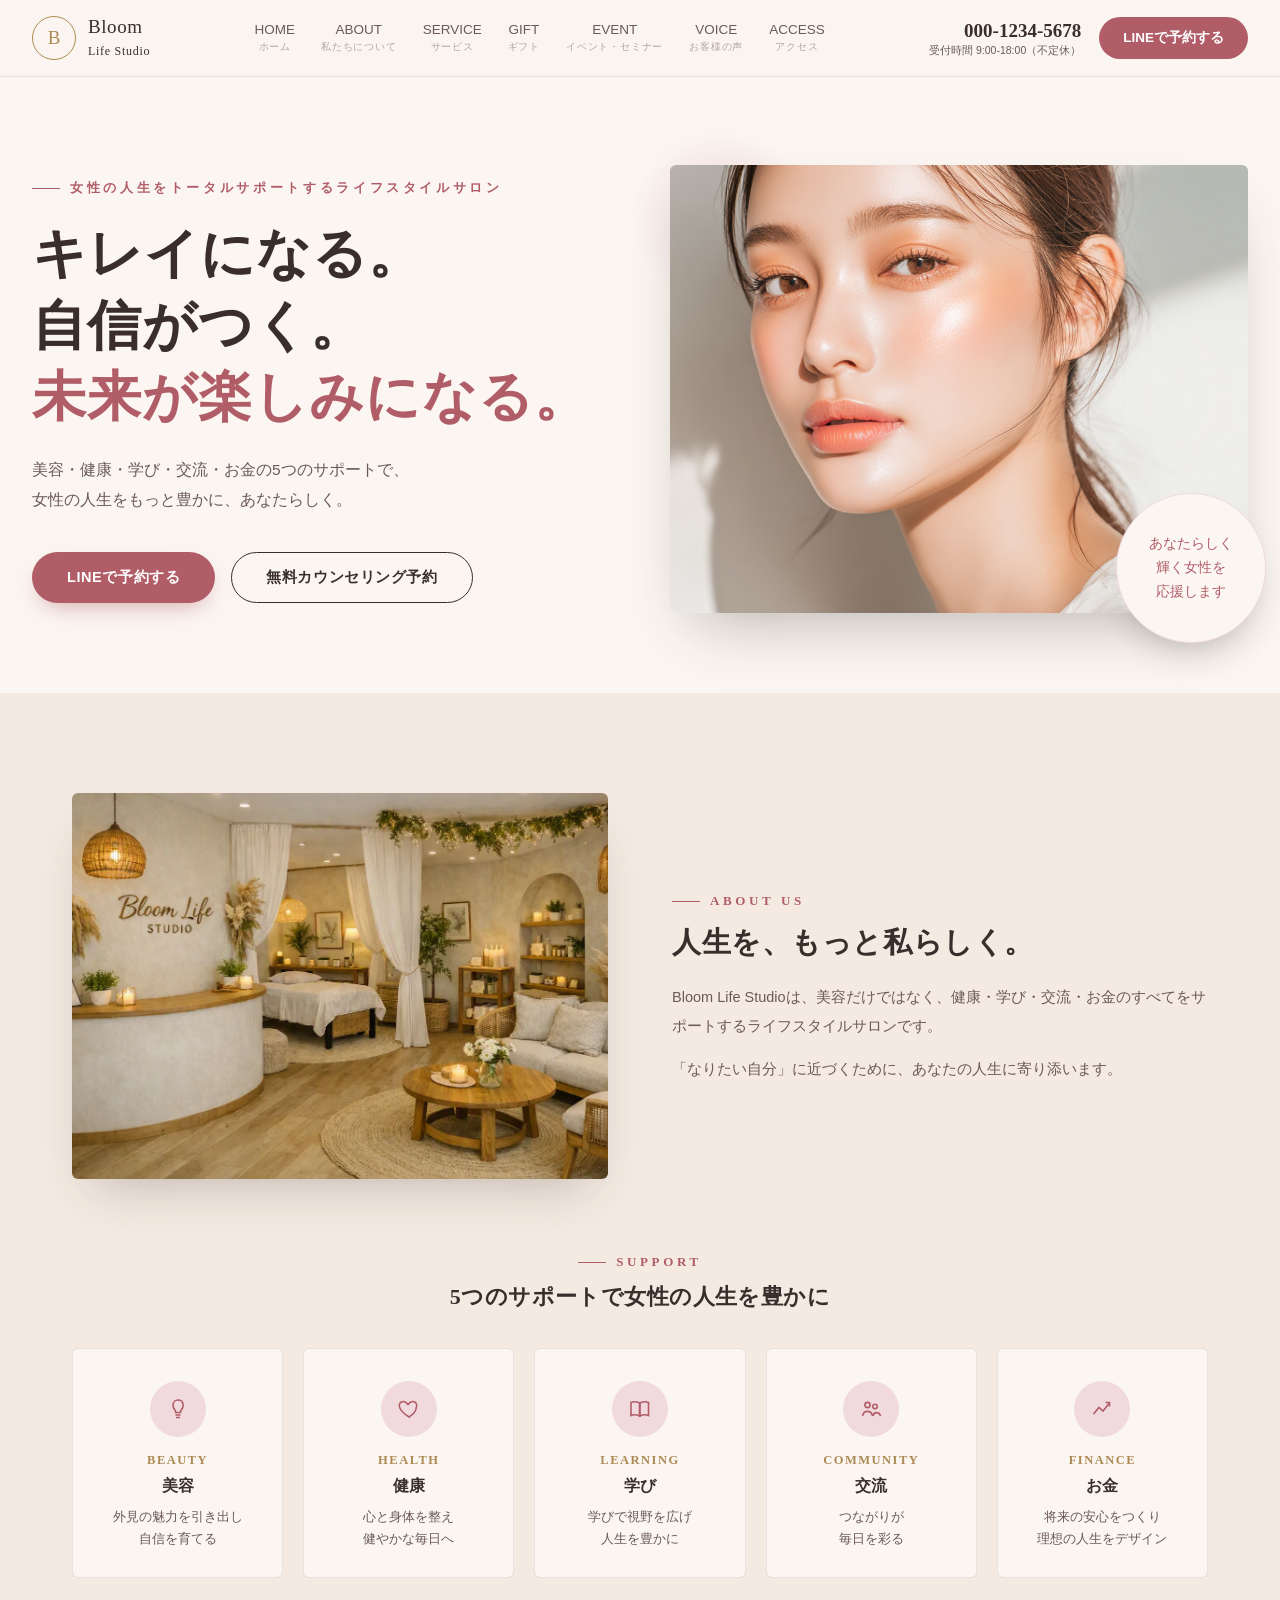
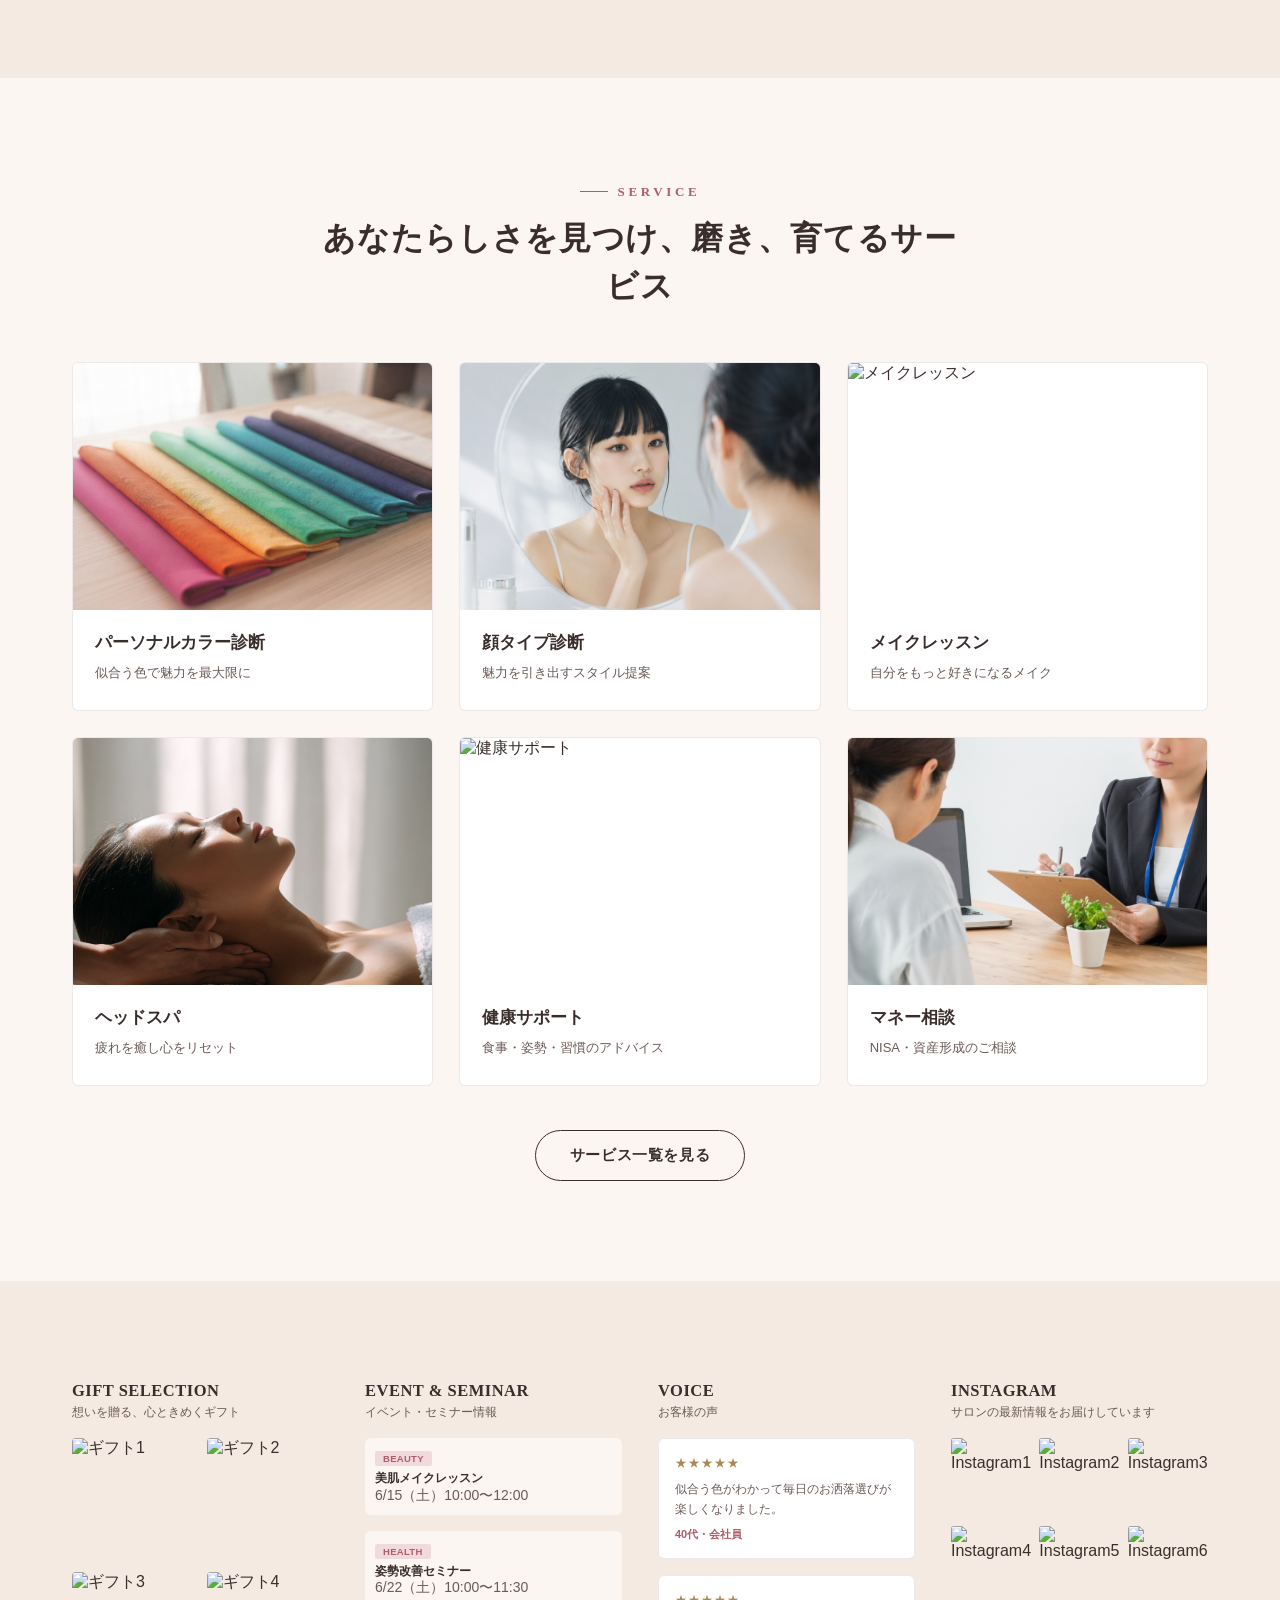
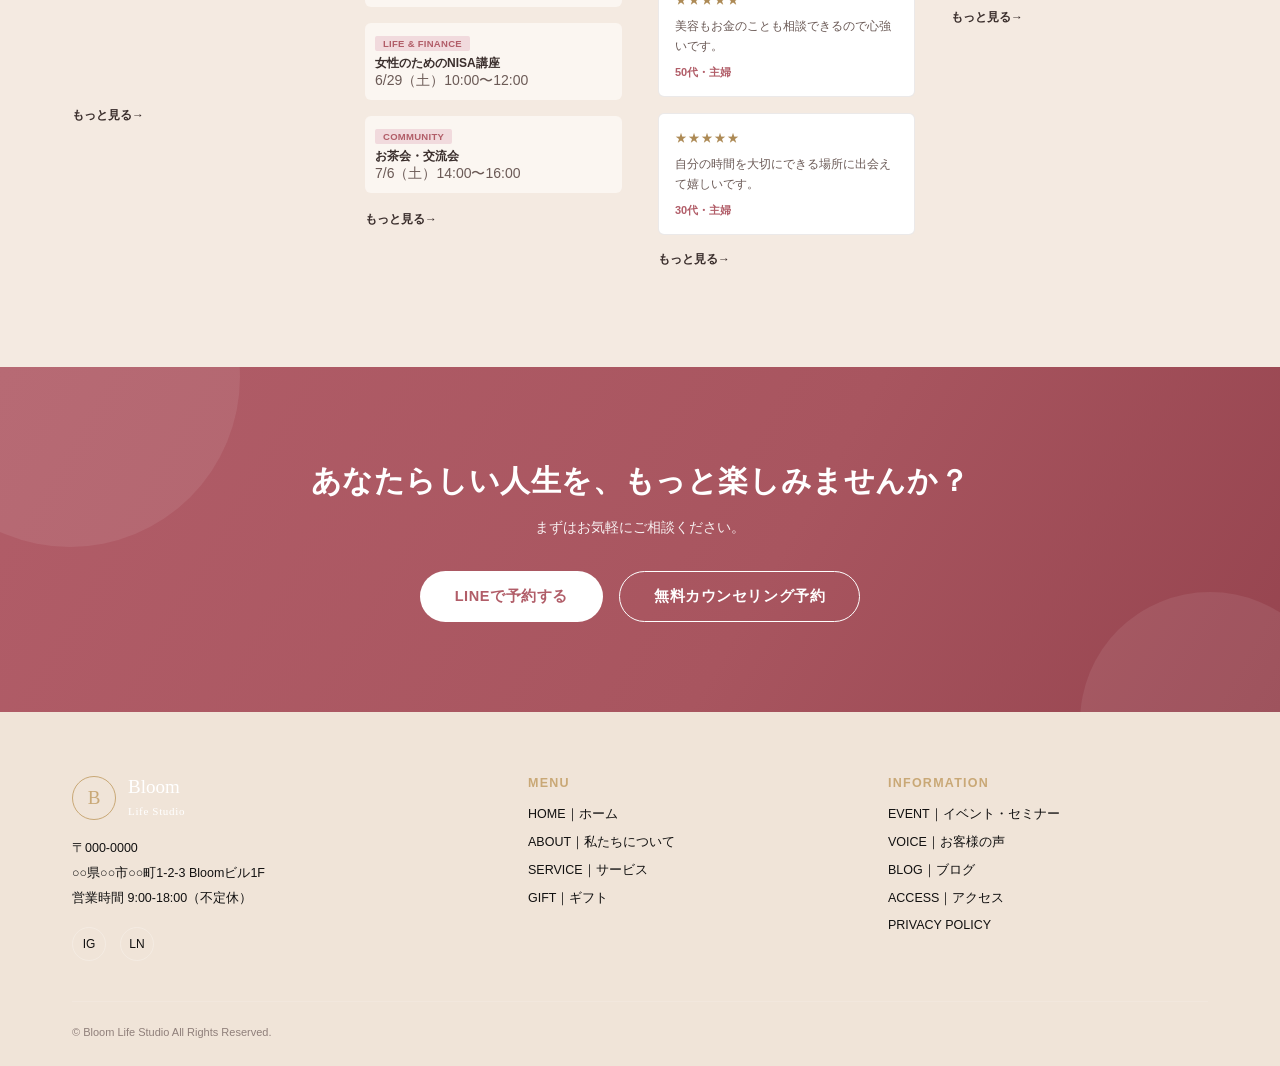
==== index.html @ e9b21d7d "Add files via upload" ====
<!DOCTYPE html>
<html lang="ja">

<head>
  <meta charset="UTF-8">
  <meta name="viewport" content="width=device-width, initial-scale=1.0">
  <title>Bloom Life Studio | 女性の人生をトータルサポートするライフスタイルサロン</title>
  <link rel="preconnect" href="https://fonts.googleapis.com">
  <link rel="stylesheet" href="style.css">
</head>

<body>

  <header>
    <div class="header-inner">
      <a href="#" class="logo">
        <div class="logo-mark">B</div>
        <div class="logo-text">
          <div class="en">Bloom<br><span style="font-size:12px;letter-spacing:.06em;">Life Studio</span></div>
        </div>
      </a>
      <nav class="main-nav">
        <a href="#hero">HOME<span class="sub">ホーム</span></a>
        <a href="#about">ABOUT<span class="sub">私たちについて</span></a>
        <a href="#service">SERVICE<span class="sub">サービス</span></a>
        <a href="#gift">GIFT<span class="sub">ギフト</span></a>
        <a href="#event">EVENT<span class="sub">イベント・セミナー</span></a>
        <a href="#voice">VOICE<span class="sub">お客様の声</span></a>
        <a href="#access">ACCESS<span class="sub">アクセス</span></a>
      </nav>
      <div class="header-cta">
        <div class="tel-block">
          <div class="num">000-1234-5678</div>
          <div class="hours">受付時間 9:00-18:00（不定休）</div>
        </div>
        <a href="#" class="line-btn"><span class="label">LINEで予約する</span></a>
      </div>
      <button class="burger" aria-label="メニュー"><span></span><span></span><span></span></button>
    </div>
  </header>

  <section class="hero" id="hero">
    <div class="hero-grid">
      <div class="hero-copy">
        <span class="eyebrow">女性の人生をトータルサポートするライフスタイルサロン</span>
        <h1>キレイになる。<br>自信がつく。<br><span class="accent">未来が楽しみになる。</span></h1>
        <p class="lead">美容・健康・学び・交流・お金の5つのサポートで、<br>女性の人生をもっと豊かに、あなたらしく。</p>
        <div class="hero-actions">
          <a href="#" class="btn btn-primary">LINEで予約する</a>
          <a href="#" class="btn btn-outline">無料カウンセリング予約</a>
        </div>
      </div>
      <div class="hero-visual">
        <div class="hero-deco"></div>
        <div class="hero-photo-frame">
          <img src="img/top.png" サロンでくつろぐ女性">
        </div>
        <div class="hero-badge">
          <span>あなたらしく<br>輝く女性を<br>応援します</span>
        </div>
      </div>
    </div>
  </section>

  <section class="about" id="about">
    <div class="wrap">
      <div class="about-top">
        <div class="about-photo">
          <img src="img/shop.png" alt="サロンの店内">
        </div>
        <div class="about-copy">
          <span class="eyebrow">ABOUT US</span>
          <h2>人生を、もっと私らしく。</h2>
          <p>Bloom Life Studioは、美容だけではなく、健康・学び・交流・お金のすべてをサポートするライフスタイルサロンです。</p>
          <p>「なりたい自分」に近づくために、あなたの人生に寄り添います。</p>
        </div>
      </div>

      <div class="supports-head">
        <span class="eyebrow" style="justify-content:center;">SUPPORT</span>
        <h3 style="margin-top:12px;">5つのサポートで女性の人生を豊かに</h3>
      </div>
      <div class="supports">
        <div class="support-card">
          <div class="support-icon">
            <svg width="24" height="24" viewBox="0 0 24 24" fill="none" stroke="currentColor" stroke-width="1.6">
              <path
                d="M12 3c-3 0-5 2.2-5 5.2 0 2 .9 3.3 1.6 4.3.6.8 1 1.4 1 2.3v.7h5v-.7c0-.9.4-1.5 1-2.3.7-1 1.6-2.3 1.6-4.3C17 5.2 15 3 12 3Z" />
              <path d="M9.5 18h5M10 20.5h4" />
            </svg>
          </div>
          <div class="tag">BEAUTY</div>
          <h4>美容</h4>
          <p>外見の魅力を引き出し<br>自信を育てる</p>
        </div>
        <div class="support-card">
          <div class="support-icon">
            <svg width="24" height="24" viewBox="0 0 24 24" fill="none" stroke="currentColor" stroke-width="1.6">
              <path
                d="M12 20s-7-4.4-9.2-9C1.4 7.6 3 4.5 6.2 4.5c1.9 0 3.3 1 4.8 3 1.5-2 2.9-3 4.8-3 3.2 0 4.8 3.1 3.4 6.5C19 15.6 12 20 12 20Z" />
            </svg>
          </div>
          <div class="tag">HEALTH</div>
          <h4>健康</h4>
          <p>心と身体を整え<br>健やかな毎日へ</p>
        </div>
        <div class="support-card">
          <div class="support-icon">
            <svg width="24" height="24" viewBox="0 0 24 24" fill="none" stroke="currentColor" stroke-width="1.6">
              <path d="M3 5.5c2.5-1 5.5-1 8.5.5v13c-3-1.5-6-1.5-8.5-.5v-13Z" />
              <path d="M20.5 5.5c-2.5-1-5.5-1-8.5.5v13c3-1.5 6-1.5 8.5-.5v-13Z" />
            </svg>
          </div>
          <div class="tag">LEARNING</div>
          <h4>学び</h4>
          <p>学びで視野を広げ<br>人生を豊かに</p>
        </div>
        <div class="support-card">
          <div class="support-icon">
            <svg width="24" height="24" viewBox="0 0 24 24" fill="none" stroke="currentColor" stroke-width="1.6">
              <circle cx="8.5" cy="8" r="2.6" />
              <circle cx="16" cy="9.5" r="2.2" />
              <path d="M3.5 19c.6-3 2.5-4.6 5-4.6s4.4 1.6 5 4.6" />
              <path d="M14 19c.4-2.2 1.8-3.4 3.6-3.4S21 16.8 21.4 19" />
            </svg>
          </div>
          <div class="tag">COMMUNITY</div>
          <h4>交流</h4>
          <p>つながりが<br>毎日を彩る</p>
        </div>
        <div class="support-card">
          <div class="support-icon">
            <svg width="24" height="24" viewBox="0 0 24 24" fill="none" stroke="currentColor" stroke-width="1.6">
              <path d="M3.5 17 9 10.5l4 3.5 6.5-8" />
              <path d="M15.5 5.5h4v4" />
            </svg>
          </div>
          <div class="tag">FINANCE</div>
          <h4>お金</h4>
          <p>将来の安心をつくり<br>理想の人生をデザイン</p>
        </div>
      </div>
    </div>
  </section>

  <section id="service">
    <div class="wrap">
      <div class="section-head center">
        <span class="eyebrow" style="justify-content:center;">SERVICE</span>
        <h2>あなたらしさを見つけ、磨き、育てるサービス</h2>
      </div>
      <div class="service-grid">
        <div class="service-card">
          <div class="service-photo"><img src="img/drape.jpg" alt="パーソナルカラー診断"></div>
          <div class="service-body">
            <h4>パーソナルカラー診断</h4>
            <p>似合う色で魅力を最大限に</p>
          </div>
        </div>
        <div class="service-card">
          <div class="service-photo"><img src="img/type.png" alt="顔タイプ診断"></div>
          <div class="service-body">
            <h4>顔タイプ診断</h4>
            <p>魅力を引き出すスタイル提案</p>
          </div>
        </div>
        <div class="service-card">
          <div class="service-photo"><img
              src="https://images.unsplash.com/photo-1596462502278-27bfdc403348?q=80&w=800&auto=format&fit=crop"
              alt="メイクレッスン"></div>
          <div class="service-body">
            <h4>メイクレッスン</h4>
            <p>自分をもっと好きになるメイク</p>
          </div>
        </div>
        <div class="service-card">
          <div class="service-photo"><img src="img/head.png" alt="ヘッドスパ"></div>
          <div class="service-body">
            <h4>ヘッドスパ</h4>
            <p>疲れを癒し心をリセット</p>
          </div>
        </div>
        <div class="service-card">
          <div class="service-photo"><img
              src="https://images.unsplash.com/photo-1490645935967-10de6ba17061?q=80&w=800&auto=format&fit=crop"
              alt="健康サポート"></div>
          <div class="service-body">
            <h4>健康サポート</h4>
            <p>食事・姿勢・習慣のアドバイス</p>
          </div>
        </div>
        <div class="service-card">
          <div class="service-photo"><img src="img/money.jpg" alt="マネー相談"></div>
          <div class="service-body">
            <h4>マネー相談</h4>
            <p>NISA・資産形成のご相談</p>
          </div>
        </div>
      </div>
      <div class="center-cta"><a href="#" class="btn btn-outline">サービス一覧を見る</a></div>
    </div>
  </section>

  <section class="quad" id="gift">
    <div class="wrap">
      <div class="quad-grid">
        <div class="quad-col">
          <h3>GIFT SELECTION</h3>
          <div class="desc">想いを贈る、心ときめくギフト</div>
          <div class="gift-grid">
            <a href="gift.html"><img src="https://images.unsplash.com/photo-1571781926291-c477ebfd024b?q=80&w=400&auto=format&fit=crop"
              alt="ギフト1"></a>
            <a href="gift.html"><img src="https://images.unsplash.com/photo-1600857544200-b2f666a9a2ec?q=80&w=400&auto=format&fit=crop"
              alt="ギフト2"></a>
            <a href="gift.html"><img src="https://images.unsplash.com/photo-1621607512214-68297480165e?q=80&w=400&auto=format&fit=crop"
              alt="ギフト3"></a>
            <a href="gift.html"><img src="https://images.unsplash.com/photo-1519681393784-d120267933ba?q=80&w=400&auto=format&fit=crop"
              alt="ギフト4"></a>
            <span class="etitle">もっと見る→</span>
          </div>
        </div>

        <div class="quad-col" id="event">
          <h3>EVENT &amp; SEMINAR <span class="more"></h3>
          <div class="desc">イベント・セミナー情報</div>
          <div class="event-list">
            <a href="event-detail.html"><div class="event-item">
              <!--<img src="https://images.unsplash.com/photo-1487412720507-e7ab37603c6f?q=80&w=200&auto=format&fit=crop" alt="美肌メイクレッスン">-->
              <div><span class="event-tag">BEAUTY</span>
                <div class="etitle">美肌メイクレッスン</div>
                <div class="etime">6/15（土）10:00〜12:00</div>
              </div>
            </div></a>
            <div class="event-item">
              <!--<img src="https://images.unsplash.com/photo-1544161515-4ab6ce6db874?q=80&w=200&auto=format&fit=crop" alt="姿勢改善セミナー">-->
              <div><span class="event-tag">HEALTH</span>
                <div class="etitle">姿勢改善セミナー</div>
                <div class="etime">6/22（土）10:00〜11:30</div>
              </div>
            </div>
            <div class="event-item">
              <!--<img src="https://images.unsplash.com/photo-1554224155-6726b3ff858f?q=80&w=200&auto=format&fit=crop" alt="女性のためのNISA講座">-->
              <div><span class="event-tag">LIFE &amp; FINANCE</span>
                <div class="etitle">女性のためのNISA講座</div>
                <div class="etime">6/29（土）10:00〜12:00</div>
              </div>
            </div>
            <div class="event-item">
              <!--<img src="https://images.unsplash.com/photo-1517248135467-4c7edcad34c4?q=80&w=200&auto=format&fit=crop" alt="お茶会・交流会">-->
              <div><span class="event-tag">COMMUNITY</span>
                <div class="etitle">お茶会・交流会</div>
                <div class="etime">7/6（土）14:00〜16:00</div>
              </div>
            </div>
            <div>
              <div><span class="etitle">もっと見る→</span></div>
            </div>
          </div>
        </div>
        <div class="quad-col" id="voice">
          <h3>VOICE</h3>
          <div class="desc">お客様の声</div>
          <div class="voice-list">
            <div class="voice-card">
              <div class="stars">★★★★★</div>
              <p>似合う色がわかって毎日のお洒落選びが楽しくなりました。</p>
              <div class="who">40代・会社員</div>
            </div>
            <div class="voice-card">
              <div class="stars">★★★★★</div>
              <p>美容もお金のことも相談できるので心強いです。</p>
              <div class="who">50代・主婦</div>
            </div>
            <div class="voice-card">
              <div class="stars">★★★★★</div>
              <p>自分の時間を大切にできる場所に出会えて嬉しいです。</p>
              <div class="who">30代・主婦</div>
            </div>
            <span class="etitle">もっと見る→</span>

          </div>
        </div>
        <div class="quad-col">
          <h3>INSTAGRAM</h3>
          <div class="desc">サロンの最新情報をお届けしています</div>
          <div class="insta-grid">
            <img src="https://images.unsplash.com/photo-1600948836101-f9ffda59d250?q=80&w=300&auto=format&fit=crop"
              alt="Instagram1">
            <img src="https://images.unsplash.com/photo-1522337360788-8b13dee7a37e?q=80&w=300&auto=format&fit=crop"
              alt="Instagram2">
            <img src="https://images.unsplash.com/photo-1560066984-138dadb4c035?q=80&w=300&auto=format&fit=crop"
              alt="Instagram3">
            <img src="https://images.unsplash.com/photo-1522335789203-aabd1fc54bc9?q=80&w=300&auto=format&fit=crop"
              alt="Instagram4">
            <img src="https://images.unsplash.com/photo-1470259078422-826894b933aa?q=80&w=300&auto=format&fit=crop"
              alt="Instagram5">
            <img src="https://images.unsplash.com/photo-1521590832167-7bcbfaa6381f?q=80&w=300&auto=format&fit=crop"
              alt="Instagram6">
          </div>
          <span class="etitle">もっと見る→</span>
        </div>
      </div>
    </div>
  </section>

  <section class="cta-band">
    <div class="wrap">
      <h2>あなたらしい人生を、もっと楽しみませんか？</h2>
      <p>まずはお気軽にご相談ください。</p>
      <div class="cta-actions">
        <a href="#" class="btn btn-primary">LINEで予約する</a>
        <a href="#" class="btn btn-outline">無料カウンセリング予約</a>
      </div>
    </div>
  </section>

  <footer id="access">
    <div class="wrap">
      <div class="footer-grid">
        <div>
          <div class="footer-logo">
            <div class="logo-mark">B</div>
            <div>
              <div class="en">Bloom<br><span style="font-size:11px;letter-spacing:.06em;">Life Studio</span></div>
            </div>
          </div>
          <div class="footer-addr">
            〒000-0000<br>
            ○○県○○市○○町1-2-3 Bloomビル1F<br>
            営業時間 9:00-18:00（不定休）
          </div>
          <div class="footer-social">
            <a href="#" aria-label="Instagram">IG</a>
            <a href="#" aria-label="LINE">LN</a>
          </div>
        </div>
        <div class="footer-col">
          <h5>MENU</h5>
          <a href="#hero">HOME｜ホーム</a>
          <a href="#about">ABOUT｜私たちについて</a>
          <a href="#service">SERVICE｜サービス</a>
          <a href="#gift">GIFT｜ギフト</a>
        </div>
        <div class="footer-col">
          <h5>INFORMATION</h5>
          <a href="#event">EVENT｜イベント・セミナー</a>
          <a href="#voice">VOICE｜お客様の声</a>
          <a href="#">BLOG｜ブログ</a>
          <a href="#access">ACCESS｜アクセス</a>
          <a href="#">PRIVACY POLICY</a>
        </div>
      </div>
      <div class="footer-bottom">
        <span>© Bloom Life Studio All Rights Reserved.</span>
      </div>
    </div>
  </footer>

  <script>
    // ヘッダー：スクロールに応じた影の付与
    const header = document.querySelector('header');
    window.addEventListener('scroll', () => {
      header.style.boxShadow = window.scrollY > 12 ? '0 8px 24px -18px rgba(58,46,44,.4)' : 'none';
    });

    // モバイルメニュー簡易トグル（ナビをフッターに一時表示する代わりに、ページ内リンクへスクロール）
    document.querySelectorAll('a[href^="#"]').forEach(a => {
      a.addEventListener('click', e => {
        const id = a.getAttribute('href');
        if (id.length > 1) {
          const target = document.querySelector(id);
          if (target) {
            e.preventDefault();
            target.scrollIntoView({ behavior: 'smooth', block: 'start' });
          }
        }
      });
    });
  </script>
</body>

</html>
---- style.css ----
:root{
    --cream:#FBF6F1;
    --cream-deep:#F4EAE1;
    --rose:#C97B84;
    --rose-deep:#B15D68;
    --rose-pale:#F1DADD;
    --gold:#AD8A55;
    --ink:#3A2E2C;
    --ink-soft:#6B5A56;
    --line: rgba(58,46,44,0.1);
    --radius: 4px;
  }
  *{box-sizing:border-box; margin:0; padding:0;}
  html{scroll-behavior:smooth;}
  body{
    font-family:'Noto Sans JP', sans-serif;
    color:var(--ink);
    background:var(--cream);
    -webkit-font-smoothing:antialiased;
    overflow-x:hidden;
  }
  h1,h2,h3,.font-display{
    font-family:'Shippori Mincho', serif;
    font-weight:600;
    letter-spacing:.02em;
  }
  a{text-decoration:none; color:inherit;}
  ul{list-style:none;}
  img{display:block; max-width:100%;}
  .wrap{max-width:1200px; margin:0 auto; padding:0 32px;}
  .eyebrow{
    display:inline-flex; align-items:center; gap:10px;
    font-family:'Shippori Mincho', serif;
    color:var(--rose-deep);
    letter-spacing:.28em;
    font-size:13px;
    font-weight:600;
  }
  .eyebrow::before{content:""; width:28px; height:1px; background:var(--rose-deep);}
  .btn{
    display:inline-flex; align-items:center; justify-content:center; gap:8px;
    padding:15px 34px;
    border-radius:999px;
    font-size:14.5px;
    font-weight:600;
    letter-spacing:.04em;
    border:1px solid transparent;
    cursor:pointer;
    transition:transform .25s ease, box-shadow .25s ease, background .25s ease, color .25s ease;
    white-space:nowrap;
  }
  .btn-primary{background:var(--rose-deep); color:#fff; box-shadow:0 10px 24px -10px rgba(177,93,104,.6);}
  .btn-primary:hover{transform:translateY(-2px); box-shadow:0 14px 28px -10px rgba(177,93,104,.7);}
  .btn-outline{background:transparent; border-color:var(--ink); color:var(--ink);}
  .btn-outline:hover{background:var(--ink); color:#fff; transform:translateY(-2px);}
  .btn-ghost{border:1px solid var(--line); color:var(--ink-soft); font-size:13px; padding:9px 22px;}
  .btn-ghost:hover{border-color:var(--rose-deep); color:var(--rose-deep);}

  /* ===== Header ===== */
  header{
    position:sticky; top:0; z-index:100;
    background:rgba(251,246,241,0.9);
    backdrop-filter:blur(10px);
    border-bottom:1px solid var(--line);
  }
  .header-inner{
    max-width:1300px; margin:0 auto; padding:16px 32px;
    display:flex; align-items:center; justify-content:space-between; gap:24px;
  }
  .logo{display:flex; align-items:center; gap:12px;}
  .logo-mark{
    width:44px; height:44px; border-radius:50%;
    border:1.4px solid var(--gold);
    display:flex; align-items:center; justify-content:center;
    font-family:'Shippori Mincho',serif; color:var(--gold); font-size:19px;
    flex-shrink:0;
  }
  .logo-text{line-height:1.15;}
  .logo-text .en{font-family:'Shippori Mincho',serif; font-size:19px; color:var(--ink); letter-spacing:.03em;}
  .logo-text .jp{font-size:10.5px; color:var(--ink-soft); letter-spacing:.12em;}
  nav.main-nav{display:flex; gap:26px;}
  nav.main-nav a{
    font-size:13.5px; color:var(--ink-soft); font-weight:500;
    display:flex; flex-direction:column; align-items:center; gap:3px;
    position:relative; padding:4px 0;
  }
  nav.main-nav a .sub{font-size:10px; letter-spacing:.08em; color:#b3a49f;}
  nav.main-nav a::after{
    content:""; position:absolute; bottom:-3px; left:50%; transform:translateX(-50%);
    width:0; height:1.5px; background:var(--rose-deep); transition:width .25s ease;
  }
  nav.main-nav a:hover{color:var(--rose-deep);}
  nav.main-nav a:hover::after{width:70%;}
  .header-cta{display:flex; align-items:center; gap:18px;}
  .header-cta .line-btn{
    background:var(--rose-deep); color:#fff; padding:12px 24px; border-radius:999px;
    font-size:13.5px; font-weight:600; display:flex; align-items:center; gap:7px;
  }
  .header-cta .line-btn:hover{background:var(--ink);}
  .tel-block{text-align:right; line-height:1.3;}
  .tel-block .num{font-family:'Shippori Mincho',serif; font-size:19px; color:var(--ink); font-weight:600;}
  .tel-block .hours{font-size:10.5px; color:var(--ink-soft);}
  .burger{display:none; flex-direction:column; gap:5px; cursor:pointer; background:none; border:none;}
  .burger span{width:24px; height:2px; background:var(--ink);}

  /* ===== Hero ===== */
  .hero{position:relative; padding:88px 0 80px;}
  .hero-grid{
    max-width:1300px; margin:0 auto; padding:0 32px;
    display:grid; grid-template-columns:1fr 1fr; align-items:center; gap:60px;
  }
  .hero-copy .eyebrow{margin-bottom:22px;}
  .hero-copy h1{
    font-size:clamp(34px, 4.6vw, 54px);
    line-height:1.32;
    color:var(--ink);
  }
  .hero-copy h1 .accent{
    color:var(--rose-deep);
    position:relative;
  }
  .hero-copy p.lead{
    margin-top:22px; font-size:15.5px; line-height:1.9; color:var(--ink-soft);
    max-width:460px;
  }
  .hero-actions{display:flex; gap:16px; margin-top:38px; flex-wrap:wrap;}
  .hero-visual{position:relative;}
  .hero-photo-frame{
    position:relative; border-radius:6px; overflow:hidden;
    aspect-ratio:4/3.1;
    box-shadow:0 30px 60px -25px rgba(58,46,44,.35);
  }
  .hero-photo-frame img{width:100%; height:100%; object-fit:cover;}
  .hero-badge{
    position:absolute; right:-18px; bottom:-30px;
    width:150px; height:150px; border-radius:50%;
    background:var(--cream);
    border:1px solid var(--rose-pale);
    display:flex; align-items:center; justify-content:center; text-align:center;
    font-family:'Shippori Mincho', serif; font-size:14px; line-height:1.7; color:var(--rose-deep);
    box-shadow:0 18px 34px -14px rgba(58,46,44,.28);
    animation:spin 22s linear infinite;
  }
  .hero-badge span{display:block; animation:spin-rev 22s linear infinite;}
  @keyframes spin{from{transform:rotate(0)} to{transform:rotate(360deg)}}
  @keyframes spin-rev{from{transform:rotate(0)} to{transform:rotate(-360deg)}}
  .hero-badge-core{
    position:absolute; width:88px; height:88px; border-radius:50%;
    background:var(--rose-deep); color:#fff;
    display:flex; align-items:center; justify-content:center; text-align:center;
    font-size:11.5px; line-height:1.5; font-weight:600; letter-spacing:.02em;
  }
  .hero-deco{
    position:absolute; top:-40px; left:-40px; width:180px; height:180px;
    border-radius:50%; background:radial-gradient(circle,var(--rose-pale) 0%, transparent 70%);
    z-index:-1;
  }

  section{padding:100px 0;}
  .section-head{max-width:640px; margin-bottom:52px;}
  .section-head h2{font-size:clamp(24px,2.8vw,32px); margin-top:14px; line-height:1.5;}
  .section-head p{margin-top:14px; color:var(--ink-soft); font-size:14.5px; line-height:1.9;}
  .center{text-align:center; margin-left:auto; margin-right:auto;}

  /* ===== About ===== */
  .about{background:var(--cream-deep);}
  .about-top{
    display:grid; grid-template-columns:1fr 1fr; gap:64px; align-items:center; margin-bottom:70px;
  }
  .about-photo{border-radius:6px; overflow:hidden; aspect-ratio:5/3.6; box-shadow:0 24px 50px -22px rgba(58,46,44,.3);}
  .about-photo img{width:100%; height:100%; object-fit:cover;}
  .about-copy h2{font-size:clamp(22px,2.6vw,29px); margin:14px 0 20px;}
  .about-copy p{font-size:14.5px; line-height:2; color:var(--ink-soft);}
  .about-copy p + p{margin-top:14px;}
  .supports-head{text-align:center; margin-bottom:36px;}
  .supports-head h3{font-family:'Shippori Mincho',serif; font-size:22px;}
  .supports{
    display:grid; grid-template-columns:repeat(5,1fr); gap:20px;
  }
  .support-card{
    background:var(--cream);
    border:1px solid var(--line);
    border-radius:6px;
    padding:32px 18px 26px;
    text-align:center;
    transition:transform .25s ease, box-shadow .25s ease, border-color .25s ease;
  }
  .support-card:hover{transform:translateY(-6px); box-shadow:0 20px 34px -20px rgba(58,46,44,.3); border-color:var(--rose-pale);}
  .support-icon{
    width:56px; height:56px; margin:0 auto 16px;
    border-radius:50%; background:var(--rose-pale);
    display:flex; align-items:center; justify-content:center;
    color:var(--rose-deep);
  }
  .support-card .tag{
    font-family:'Shippori Mincho',serif; letter-spacing:.12em; font-size:12.5px; color:var(--gold); font-weight:600;
  }
  .support-card h4{font-size:15.5px; margin:8px 0 10px;}
  .support-card p{font-size:12.5px; color:var(--ink-soft); line-height:1.75;}

  /* ===== Service ===== */
  .service-grid{
    display:grid; grid-template-columns:repeat(3,1fr); gap:26px; margin-bottom:44px;
  }
  .service-card{
    border-radius:6px; overflow:hidden; background:#fff;
    border:1px solid var(--line);
    transition:transform .3s ease, box-shadow .3s ease;
  }
  .service-card:hover{transform:translateY(-6px); box-shadow:0 22px 40px -22px rgba(58,46,44,.32);}
  .service-photo{aspect-ratio:16/11; overflow:hidden;}
  .service-photo img{width:100%; height:100%; object-fit:cover; transition:transform .5s ease;}
  .service-card:hover .service-photo img{transform:scale(1.06);}
  .service-body{padding:22px 22px 26px;}
  .service-body h4{font-size:16.5px; margin-bottom:8px;}
  .service-body p{font-size:13px; color:var(--ink-soft); line-height:1.7;}
  .center-cta{text-align:center;}

  /* ===== Multi column (gift/event/voice/instagram) ===== */
  .quad{background:var(--cream-deep);}
  .quad-grid{
    display:grid; grid-template-columns:1fr 1fr 1fr 1fr; gap:36px;
  }
  .quad-col h3{
    font-family:'Shippori Mincho',serif; font-size:16.5px; letter-spacing:.03em;
    display:flex; align-items:center; justify-content:space-between; margin-bottom:4px;
  }
  .quad-col h3 .more{font-size:11px; color:var(--ink-soft); font-weight:400; font-family:'Noto Sans JP',sans-serif; display:flex; align-items:center; gap:3px;}
  .quad-col .desc{font-size:11.5px; color:var(--ink-soft); margin-bottom:18px;}

  .gift-grid{display:grid; grid-template-columns:1fr 1fr; gap:12px;}
  .gift-grid img{border-radius:4px; aspect-ratio:1/1; object-fit:cover; width:100%;}

  .event-list{display:flex; flex-direction:column; gap:16px;}
  .event-item{display:flex; gap:12px; align-items:center;background: var(--cream);padding: 10px;border-radius: 6px;}
  .event-item img{width:64px; height:64px; border-radius:4px; object-fit:cover; flex-shrink:0;}
  .event-tag{
    display:inline-block; font-size:9.5px; padding:2px 8px; border-radius:2px;
    background:var(--rose-pale); color:var(--rose-deep); font-weight:600; letter-spacing:.03em; margin-bottom:4px;
  }
  .etitle{font-size:12px; font-weight:600; line-height:1.4;}
  .event-item .etime{font-size:14px; color:var(--ink-soft);}

  .voice-list{display:flex; flex-direction:column; gap:16px;}
  .voice-card{background:#fff; border:1px solid var(--line); border-radius:6px; padding:16px;}
  .stars{color:var(--gold); font-size:12px; letter-spacing:1px; margin-bottom:8px;}
  .voice-card p{font-size:12px; color:var(--ink-soft); line-height:1.65; margin-bottom:8px;}
  .voice-card .who{font-size:11px; color:var(--rose-deep); font-weight:600;}

  .insta-grid{display:grid; grid-template-columns:repeat(3,1fr); gap:8px;}
  .insta-grid img{aspect-ratio:1/1; object-fit:cover; width:100%; border-radius:3px;}

  /* ===== CTA banner ===== */
  .cta-band{
    position:relative; padding:90px 0; text-align:center; overflow:hidden;
    background:linear-gradient(120deg, var(--rose-deep), #a8555f 60%, #96444f);
    color:#fff;
  }
  .cta-band::before, .cta-band::after{
    content:""; position:absolute; border-radius:50%;
    background:rgba(255,255,255,0.08);
  }
  .cta-band::before{width:340px; height:340px; top:-160px; left:-100px;}
  .cta-band::after{width:260px; height:260px; bottom:-140px; right:-60px;}
  .cta-band h2{font-size:clamp(22px,3vw,30px); position:relative; z-index:1; line-height:1.6;}
  .cta-band p{margin-top:14px; font-size:13.5px; opacity:.9; position:relative; z-index:1;}
  .cta-actions{display:flex; gap:16px; justify-content:center; margin-top:34px; position:relative; z-index:1; flex-wrap:wrap;}
  .cta-band .btn-outline{border-color:#fff; color:#fff;}
  .cta-band .btn-outline:hover{background:#fff; color:var(--rose-deep);}
  .cta-band .btn-primary{background:#fff; color:var(--rose-deep); box-shadow:none;}
  .cta-band .btn-primary:hover{background:var(--ink); color:#fff;}

  /* ===== Footer ===== */
  footer{background:#f0e4d8; color:#111010; padding:64px 0 28px;}
  .footer-grid{display:grid; grid-template-columns:1.3fr 1fr 1fr; gap:40px; padding-bottom:40px; border-bottom:1px solid rgba(255,255,255,.12);}
  .footer-logo{display:flex; align-items:center; gap:12px; margin-bottom:16px;}
  .footer-logo .logo-mark{border-color:#c9a876; color:#c9a876;}
  .footer-logo .en{font-family:'Shippori Mincho',serif; font-size:19px; color:#fff;}
  .footer-logo .jp{font-size:10px; color:#bba9a3;}
  .footer-addr{font-size:12.5px; line-height:2; color:#111010;}
  .footer-social{display:flex; gap:14px; margin-top:16px;}
  .footer-social a{width:34px; height:34px; border:1px solid rgba(255,255,255,.25); border-radius:50%; display:flex; align-items:center; justify-content:center; font-size:12px;}
  .footer-social a:hover{background:var(--rose-deep); border-color:var(--rose-deep);}
  .footer-col h5{font-size:12.5px; letter-spacing:.1em; color:#c9a876; margin-bottom:16px; font-weight:600;}
  .footer-col a{display:block; font-size:12.5px; color:#111010; margin-bottom:11px;}
  .footer-col a:hover{color:#fff;}
  .footer-bottom{padding-top:24px; display:flex; justify-content:space-between; font-size:11px; color:#8f7f7a; flex-wrap:wrap; gap:10px;}

  @media(max-width:1080px){
    nav.main-nav{display:none;}
    .burger{display:flex;}
    .tel-block{display:none;}
    .hero-grid, .about-top{grid-template-columns:1fr;}
    .hero-visual{order:-1;}
    .supports{grid-template-columns:repeat(3,1fr);}
    .service-grid{grid-template-columns:repeat(2,1fr);}
    .quad-grid{grid-template-columns:1fr 1fr; row-gap:44px;}
    .footer-grid{grid-template-columns:1fr; gap:30px;}
  }
  @media(max-width:640px){
    .wrap{padding:0 20px;}
    .hero{padding:56px 0 60px;}
    .hero-grid{padding:0 20px; gap:40px;}
    .hero-actions{flex-direction:column; align-items:stretch;}
    section{padding:64px 0;}
    .supports{grid-template-columns:repeat(2,1fr);}
    .service-grid{grid-template-columns:1fr;}
    .quad-grid{grid-template-columns:1fr;}
    .cta-actions{flex-direction:column; align-items:stretch;}
    .footer-bottom{flex-direction:column;}
    .header-cta .line-btn span.label{display:none;}
  }
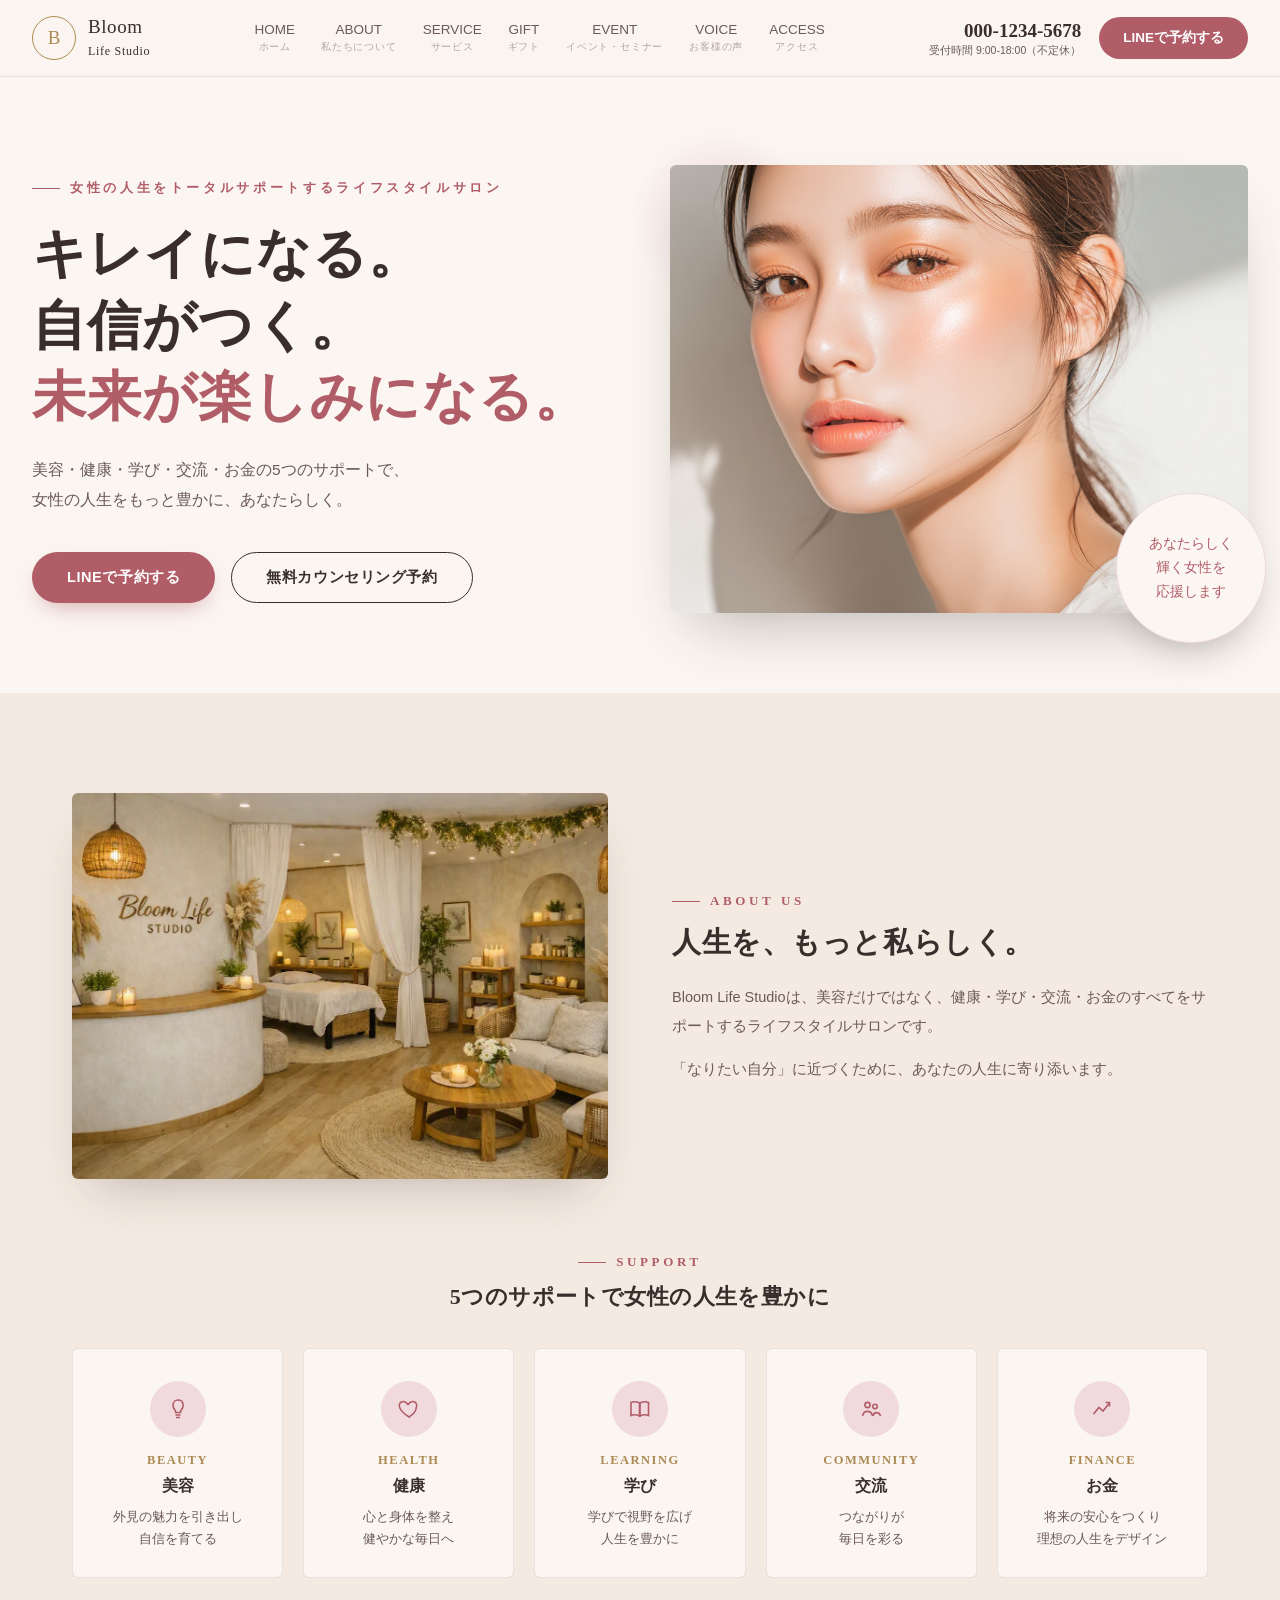
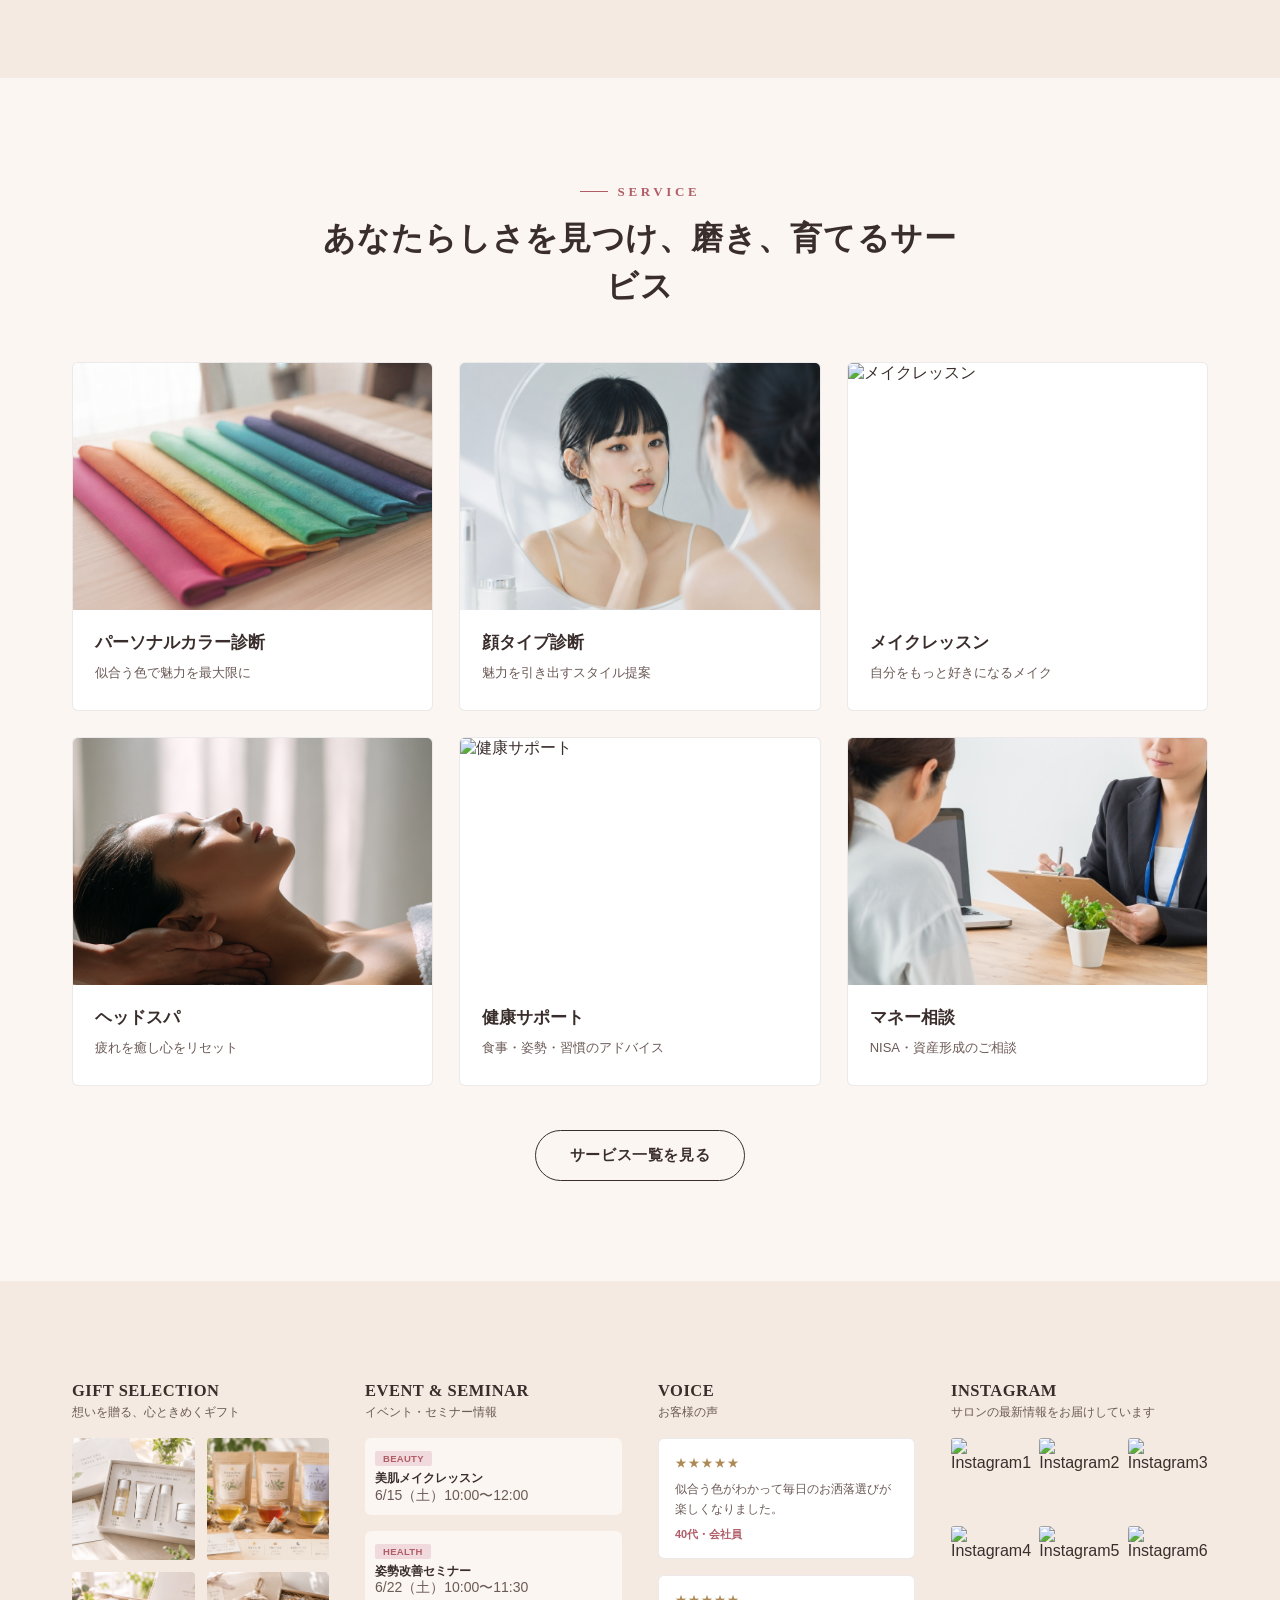
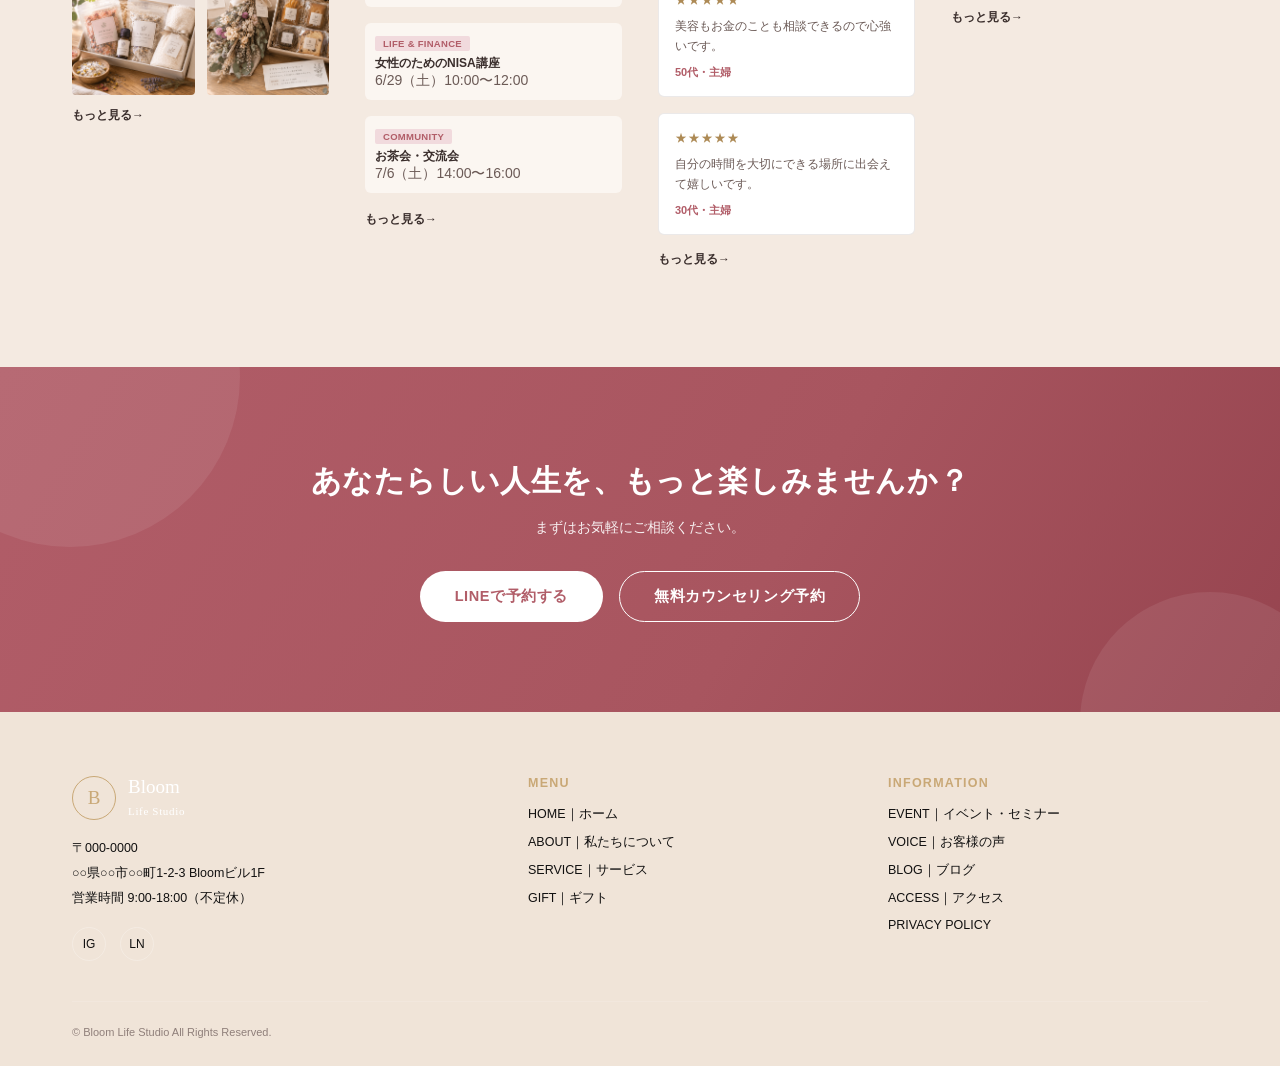
==== commit a07ea444: "Add files via upload" ====
--- a/index.html
+++ b/index.html
@@ -208,13 +208,13 @@
           <h3>GIFT SELECTION</h3>
           <div class="desc">想いを贈る、心ときめくギフト</div>
           <div class="gift-grid">
-            <a href="gift.html"><img src="https://images.unsplash.com/photo-1571781926291-c477ebfd024b?q=80&w=400&auto=format&fit=crop"
+            <a href="gift.html"><img src="img/skin.png"
               alt="ギフト1"></a>
-            <a href="gift.html"><img src="https://images.unsplash.com/photo-1600857544200-b2f666a9a2ec?q=80&w=400&auto=format&fit=crop"
+            <a href="gift.html"><img src="img/tea.png"
               alt="ギフト2"></a>
-            <a href="gift.html"><img src="https://images.unsplash.com/photo-1621607512214-68297480165e?q=80&w=400&auto=format&fit=crop"
+            <a href="gift.html"><img src="img/salt.png"
               alt="ギフト3"></a>
-            <a href="gift.html"><img src="https://images.unsplash.com/photo-1519681393784-d120267933ba?q=80&w=400&auto=format&fit=crop"
+            <a href="gift.html"><img src="img/flour.png"
               alt="ギフト4"></a>
             <span class="etitle">もっと見る→</span>
           </div>
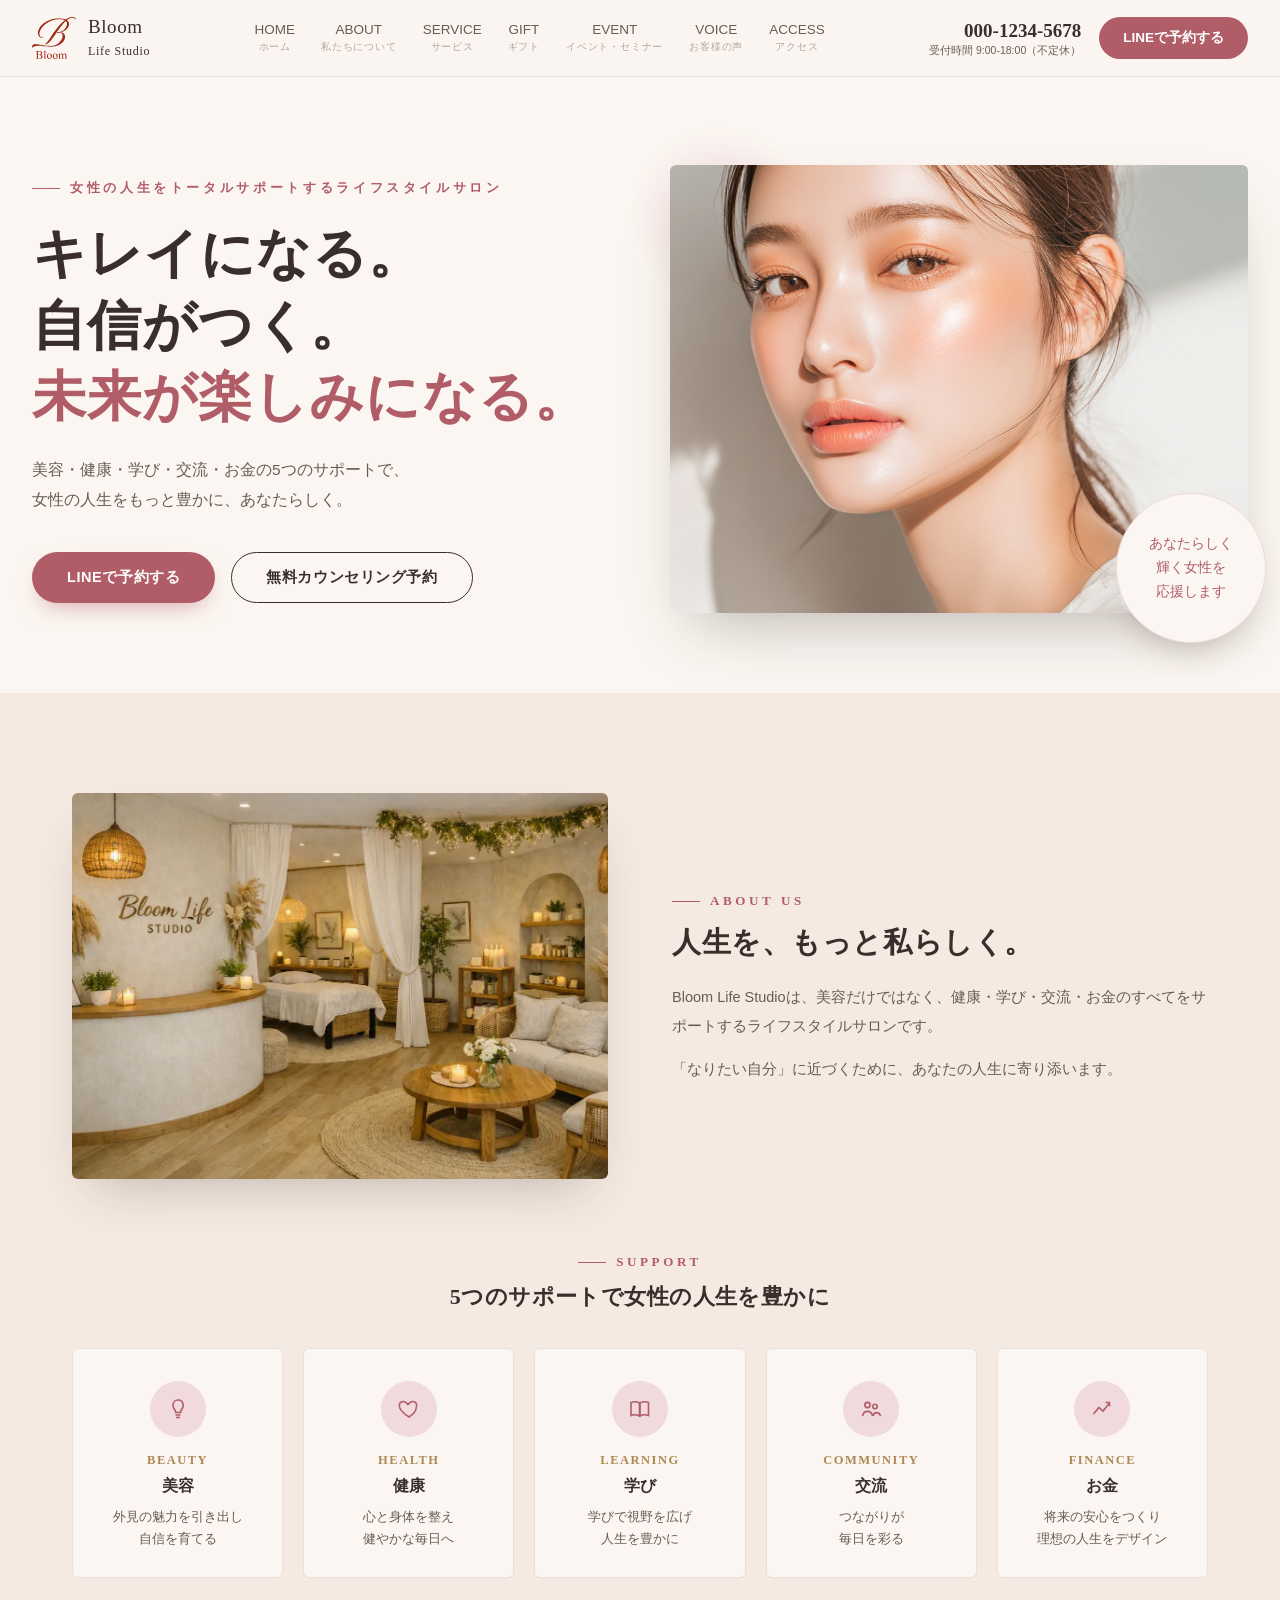
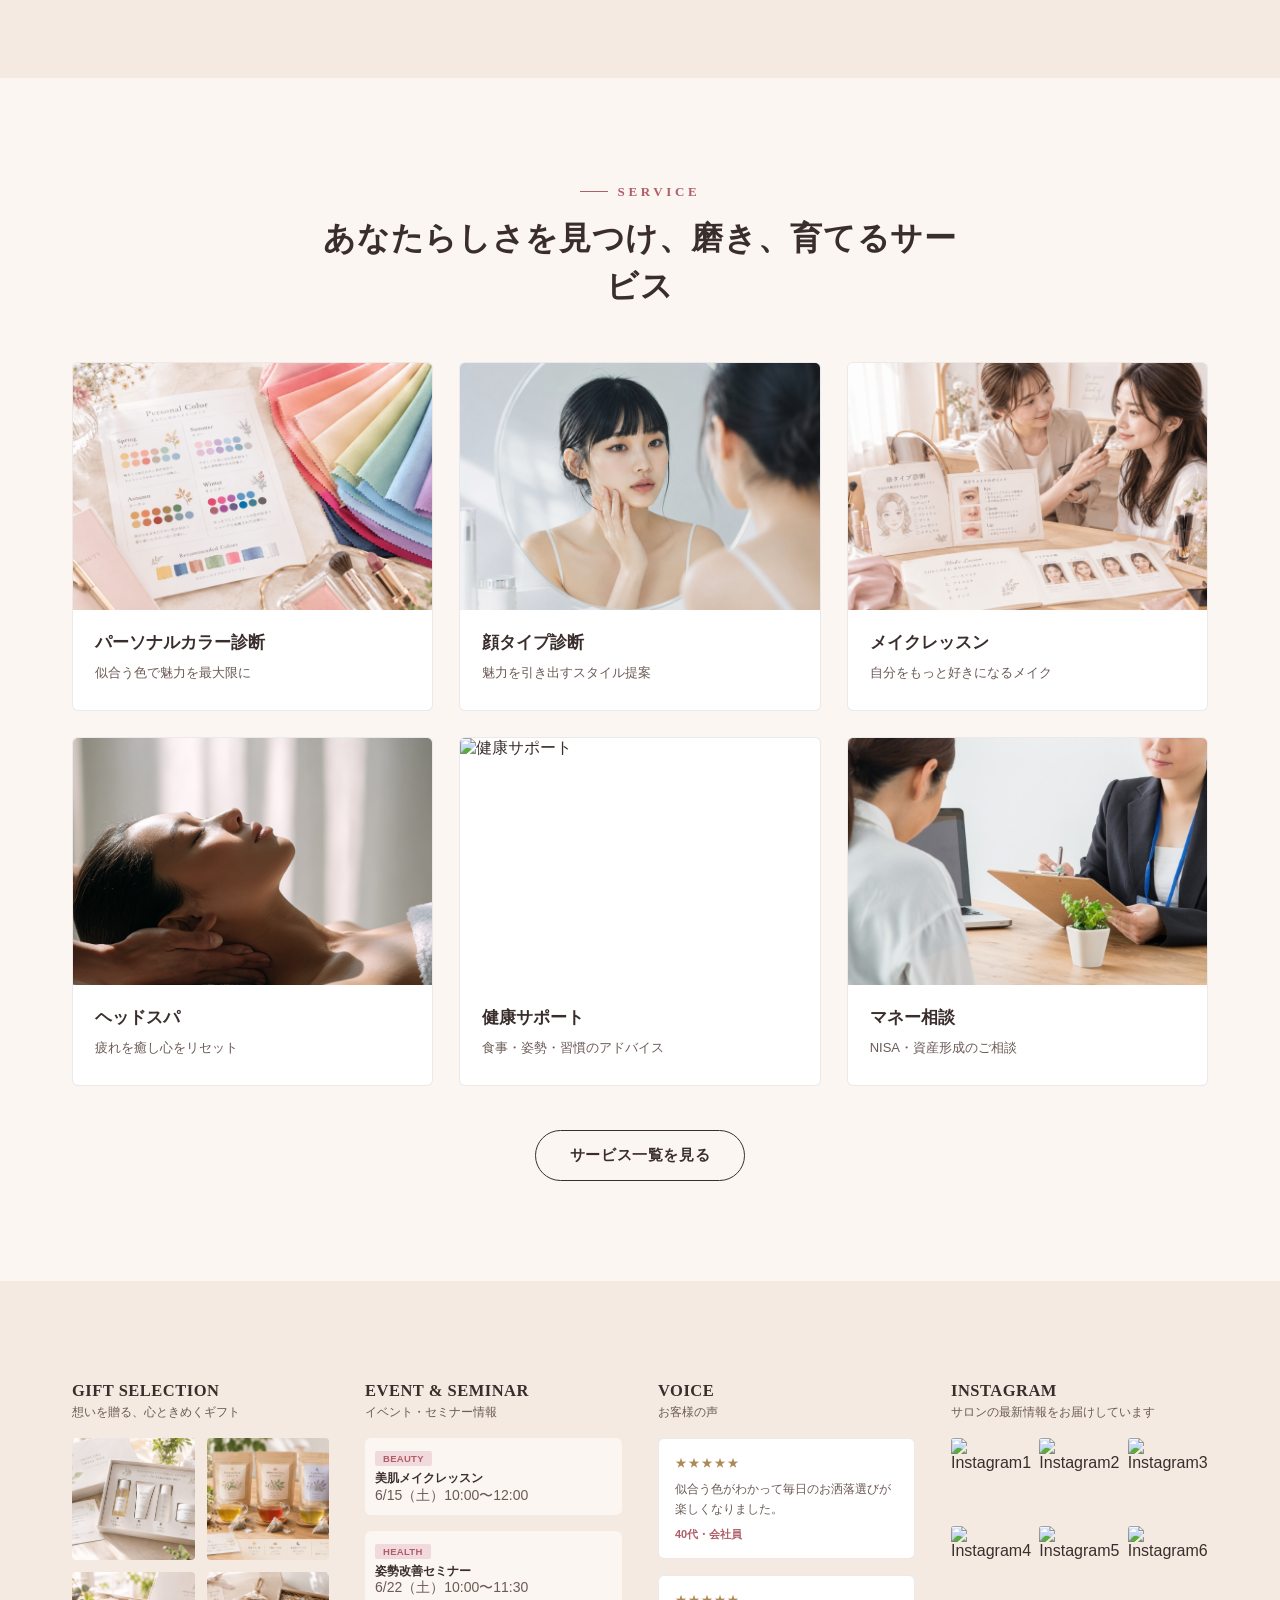
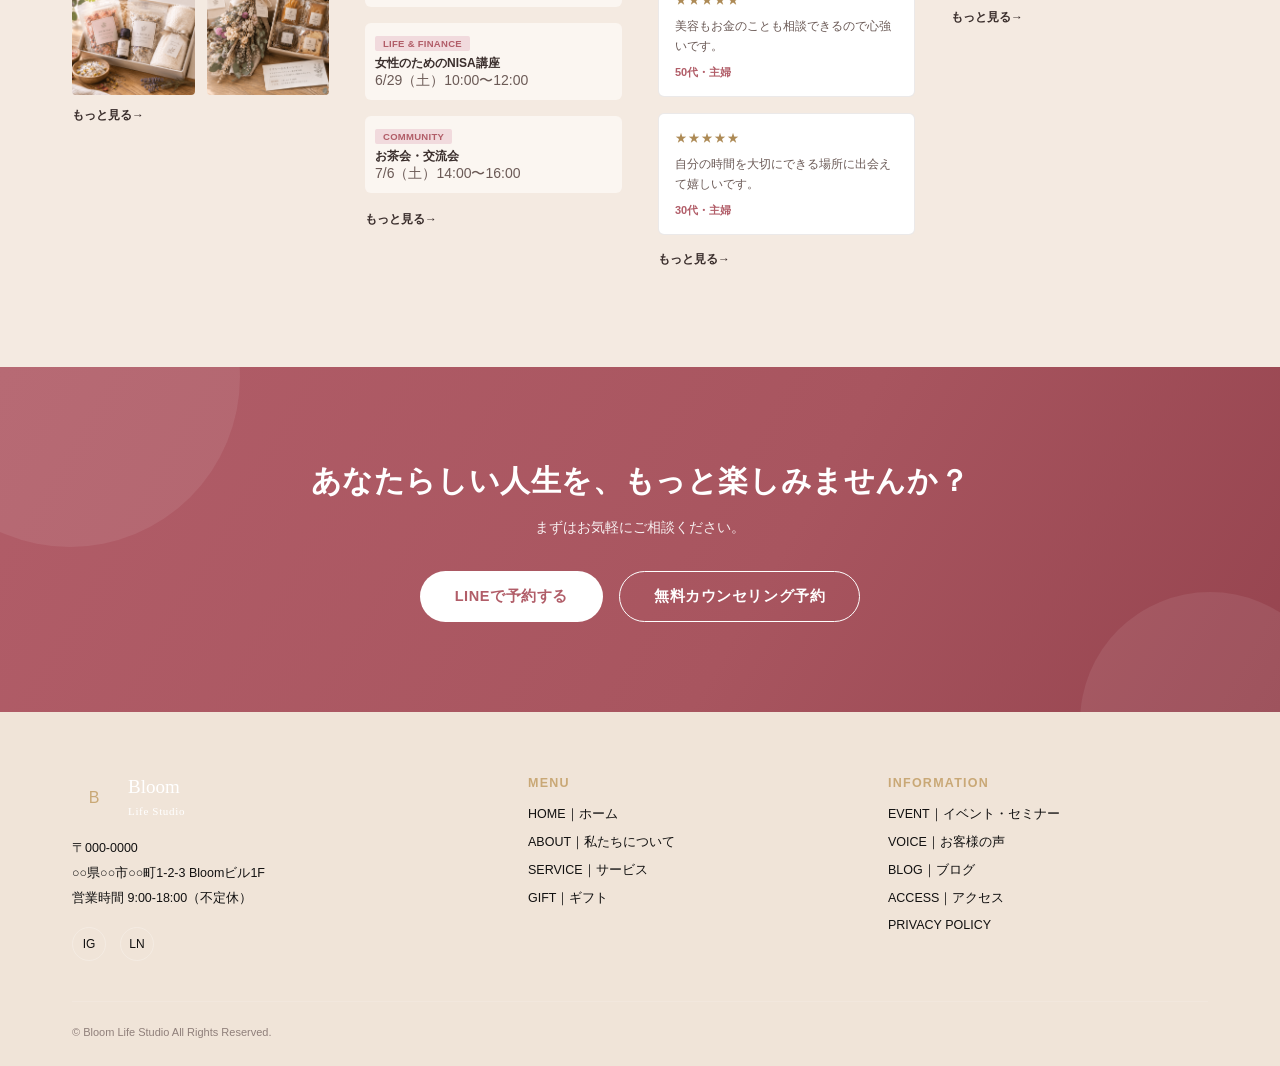
==== commit 8a226793: "Add files via upload" ====
--- a/index.html
+++ b/index.html
@@ -14,7 +14,7 @@
   <header>
     <div class="header-inner">
       <a href="#" class="logo">
-        <div class="logo-mark">B</div>
+        <div class="logo-mark"><img src="img/logo.svg" alt=""></div>
         <div class="logo-text">
           <div class="en">Bloom<br><span style="font-size:12px;letter-spacing:.06em;">Life Studio</span></div>
         </div>
@@ -47,7 +47,7 @@
         <p class="lead">美容・健康・学び・交流・お金の5つのサポートで、<br>女性の人生をもっと豊かに、あなたらしく。</p>
         <div class="hero-actions">
           <a href="#" class="btn btn-primary">LINEで予約する</a>
-          <a href="#" class="btn btn-outline">無料カウンセリング予約</a>
+          <a href="counseling.html" class="btn btn-outline">無料カウンセリング予約</a>
         </div>
       </div>
       <div class="hero-visual">
@@ -151,7 +151,7 @@
       </div>
       <div class="service-grid">
         <div class="service-card">
-          <div class="service-photo"><img src="img/drape.jpg" alt="パーソナルカラー診断"></div>
+          <div class="service-photo"><img src="img/personalcolor.png" alt="パーソナルカラー診断"></div>
           <div class="service-body">
             <h4>パーソナルカラー診断</h4>
             <p>似合う色で魅力を最大限に</p>
@@ -166,7 +166,7 @@
         </div>
         <div class="service-card">
           <div class="service-photo"><img
-              src="https://images.unsplash.com/photo-1596462502278-27bfdc403348?q=80&w=800&auto=format&fit=crop"
+              src="img/makelesson.png"
               alt="メイクレッスン"></div>
           <div class="service-body">
             <h4>メイクレッスン</h4>
@@ -197,7 +197,7 @@
           </div>
         </div>
       </div>
-      <div class="center-cta"><a href="#" class="btn btn-outline">サービス一覧を見る</a></div>
+      <div class="center-cta"><a href="service.html" class="btn btn-outline">サービス一覧を見る</a></div>
     </div>
   </section>
 
@@ -208,15 +208,11 @@
           <h3>GIFT SELECTION</h3>
           <div class="desc">想いを贈る、心ときめくギフト</div>
           <div class="gift-grid">
-            <a href="gift.html"><img src="img/skin.png"
-              alt="ギフト1"></a>
-            <a href="gift.html"><img src="img/tea.png"
-              alt="ギフト2"></a>
-            <a href="gift.html"><img src="img/salt.png"
-              alt="ギフト3"></a>
-            <a href="gift.html"><img src="img/flour.png"
-              alt="ギフト4"></a>
-            <span class="etitle">もっと見る→</span>
+            <a href="gift.html"><img src="img/skin.png" alt="ギフト1"></a>
+            <a href="gift.html"><img src="img/tea.png" alt="ギフト2"></a>
+            <a href="gift.html"><img src="img/salt.png" alt="ギフト3"></a>
+            <a href="gift.html"><img src="img/flour.png" alt="ギフト4"></a>
+            <span class="etitle"><a href="gift.html">もっと見る→</a></span>
           </div>
         </div>
 
@@ -224,36 +220,44 @@
           <h3>EVENT &amp; SEMINAR <span class="more"></h3>
           <div class="desc">イベント・セミナー情報</div>
           <div class="event-list">
-            <a href="event-detail.html"><div class="event-item">
-              <!--<img src="https://images.unsplash.com/photo-1487412720507-e7ab37603c6f?q=80&w=200&auto=format&fit=crop" alt="美肌メイクレッスン">-->
-              <div><span class="event-tag">BEAUTY</span>
-                <div class="etitle">美肌メイクレッスン</div>
-                <div class="etime">6/15（土）10:00〜12:00</div>
-              </div>
-            </div></a>
-            <div class="event-item">
-              <!--<img src="https://images.unsplash.com/photo-1544161515-4ab6ce6db874?q=80&w=200&auto=format&fit=crop" alt="姿勢改善セミナー">-->
-              <div><span class="event-tag">HEALTH</span>
-                <div class="etitle">姿勢改善セミナー</div>
-                <div class="etime">6/22（土）10:00〜11:30</div>
-              </div>
-            </div>
-            <div class="event-item">
-              <!--<img src="https://images.unsplash.com/photo-1554224155-6726b3ff858f?q=80&w=200&auto=format&fit=crop" alt="女性のためのNISA講座">-->
-              <div><span class="event-tag">LIFE &amp; FINANCE</span>
-                <div class="etitle">女性のためのNISA講座</div>
-                <div class="etime">6/29（土）10:00〜12:00</div>
-              </div>
-            </div>
-            <div class="event-item">
-              <!--<img src="https://images.unsplash.com/photo-1517248135467-4c7edcad34c4?q=80&w=200&auto=format&fit=crop" alt="お茶会・交流会">-->
-              <div><span class="event-tag">COMMUNITY</span>
-                <div class="etitle">お茶会・交流会</div>
-                <div class="etime">7/6（土）14:00〜16:00</div>
-              </div>
-            </div>
+            <a href="event-detail.html">
+              <div class="event-item">
+                <!--<img src="https://images.unsplash.com/photo-1487412720507-e7ab37603c6f?q=80&w=200&auto=format&fit=crop" alt="美肌メイクレッスン">-->
+                <div><span class="event-tag">BEAUTY</span>
+                  <div class="etitle">美肌メイクレッスン</div>
+                  <div class="etime">6/15（土）10:00〜12:00</div>
+                </div>
+              </div>
+            </a>
+            <a href="event-detail.html?id=2">
+              <div class="event-item">
+                <!--<img src="https://images.unsplash.com/photo-1544161515-4ab6ce6db874?q=80&w=200&auto=format&fit=crop" alt="姿勢改善セミナー">-->
+                <div><span class="event-tag">HEALTH</span>
+                  <div class="etitle">姿勢改善セミナー</div>
+                  <div class="etime">6/22（土）10:00〜11:30</div>
+                </div>
+              </div>
+            </a>
+            <a href="event-detail.html?id=3">
+              <div class="event-item">
+                <!--<img src="https://images.unsplash.com/photo-1554224155-6726b3ff858f?q=80&w=200&auto=format&fit=crop" alt="女性のためのNISA講座">-->
+                <div><span class="event-tag">LIFE &amp; FINANCE</span>
+                  <div class="etitle">女性のためのNISA講座</div>
+                  <div class="etime">6/29（土）10:00〜12:00</div>
+                </div>
+              </div>
+            </a>
+            <a href="event-detail.html?id=4">
+              <div class="event-item">
+                <!--<img src="https://images.unsplash.com/photo-1517248135467-4c7edcad34c4?q=80&w=200&auto=format&fit=crop" alt="お茶会・交流会">-->
+                <div><span class="event-tag">COMMUNITY</span>
+                  <div class="etitle">お茶会・交流会</div>
+                  <div class="etime">7/6（土）14:00〜16:00</div>
+                </div>
+              </div>
+            </a>
             <div>
-              <div><span class="etitle">もっと見る→</span></div>
+              <div><span class="etitle"><a href="event-detail.html">もっと見る→</a></span></div>
             </div>
           </div>
         </div>
@@ -276,8 +280,26 @@
               <p>自分の時間を大切にできる場所に出会えて嬉しいです。</p>
               <div class="who">30代・主婦</div>
             </div>
-            <span class="etitle">もっと見る→</span>
-
+
+            <!-- ▼ ここから「もっと見る」で表示される追加分 -->
+            <div class="voice-hidden" id="voiceMore">
+              <div class="voice-card">
+                <div class="stars">★★★★★</div>
+                <p>初めてのヘッドスパで頭も心もすっきりと軽くなりました！定期的に通いたいと思います。</p>
+                <div class="who">30代・会社員</div>
+              </div>
+              <div class="voice-card">
+                <div class="stars">★★★★★</div>
+                <p>初心者向けのNISA講座に参加しました。分かりやすくてこれからの資産形成の参考になりました。</p>
+                <div class="who">40代・パート</div>
+              </div>
+            </div>
+            <!-- ▲ 追加分ここまで -->
+
+            <!-- クリックボタン -->
+            <button type="button" class="voice-more-btn" id="voiceMoreBtn">
+              <span class="etitle">もっと見る→</span>
+            </button>
           </div>
         </div>
         <div class="quad-col">
@@ -376,6 +398,19 @@
         }
       });
     });
+    // お客様の声「もっと見る」の開閉処理
+    const voiceMoreBtn = document.getElementById('voiceMoreBtn');
+    const voiceMore = document.getElementById('voiceMore');
+
+    if (voiceMoreBtn && voiceMore) {
+      voiceMoreBtn.addEventListener('click', () => {
+        voiceMore.classList.toggle('is-open');
+        // 開いたあとにボタンのテキストを変更、または非表示にする場合
+        if (voiceMore.classList.contains('is-open')) {
+          voiceMoreBtn.style.display = 'none'; // ボタン自体を隠す場合
+        }
+      });
+    }
   </script>
 </body>
 
--- a/style.css
+++ b/style.css
@@ -69,10 +69,8 @@
   }
   .logo{display:flex; align-items:center; gap:12px;}
   .logo-mark{
-    width:44px; height:44px; border-radius:50%;
-    border:1.4px solid var(--gold);
+    width:44px; height:44px;
     display:flex; align-items:center; justify-content:center;
-    font-family:'Shippori Mincho',serif; color:var(--gold); font-size:19px;
     flex-shrink:0;
   }
   .logo-text{line-height:1.15;}
@@ -310,3 +308,24 @@
     .footer-bottom{flex-direction:column;}
     .header-cta .line-btn span.label{display:none;}
   }
+/* ===== お客様の声「もっと見る」用スタイル ===== */
+  .voice-hidden {
+    display: none;
+    flex-direction: column;
+    gap: 16px;
+  }
+  .voice-hidden.is-open {
+    display: flex;
+  }
+  .voice-more-btn {
+    background: none;
+    border: none;
+    cursor: pointer;
+    text-align: left;
+    padding: 0;
+    color: var(--ink);
+    transition: opacity 0.2s ease;
+  }
+  .voice-more-btn:hover {
+    opacity: 0.7;
+  }
